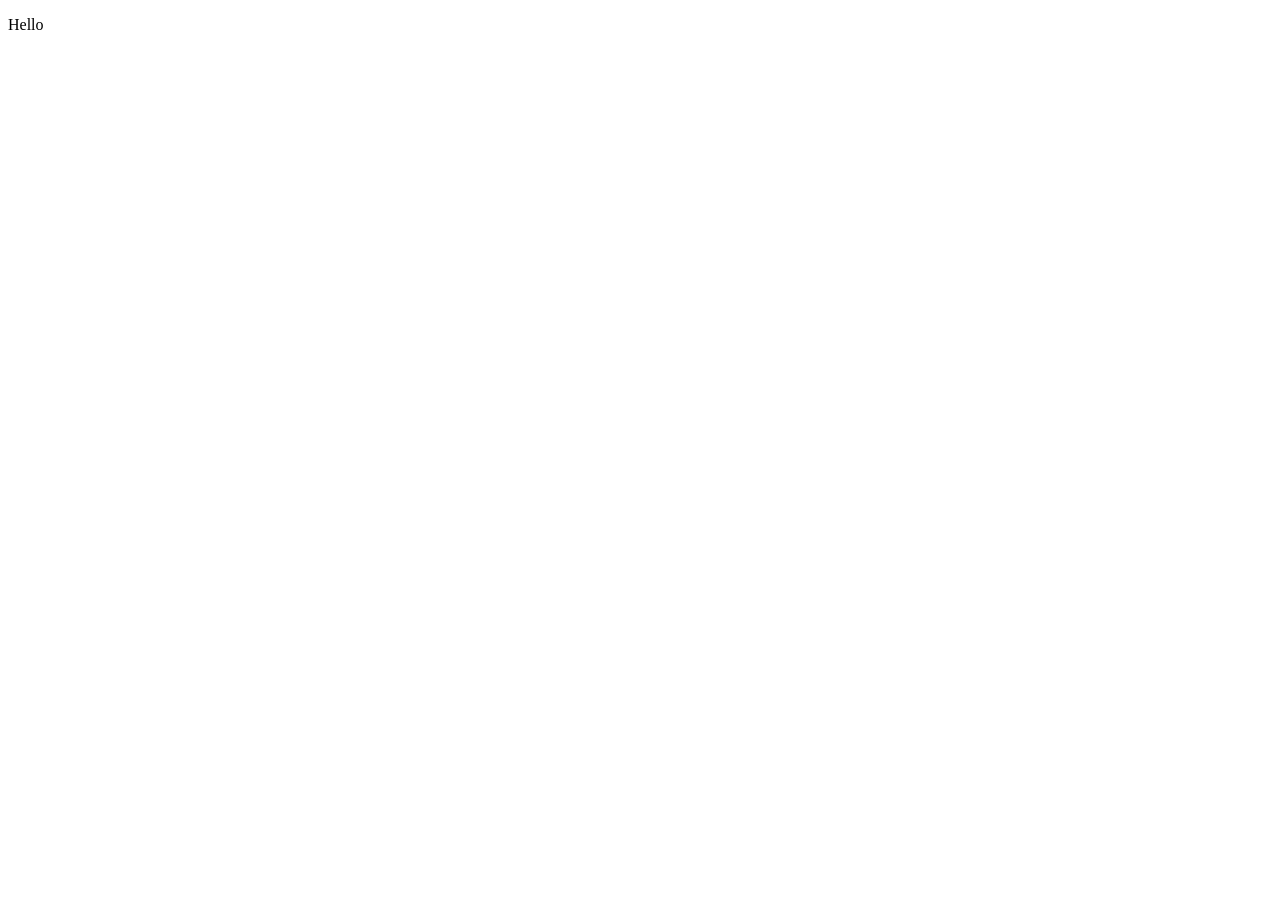
==== about.html @ b9938a72 "Add about page" ====
<!DOCTYPE html>
<html lang="en">
<head>
    <meta charset="UTF-8">
    <meta name="viewport" content="width=device-width, initial-scale=1.0">
    <title>About Us</title>
</head>
<body>
    <p>Hello    </p>
</body>
</html>
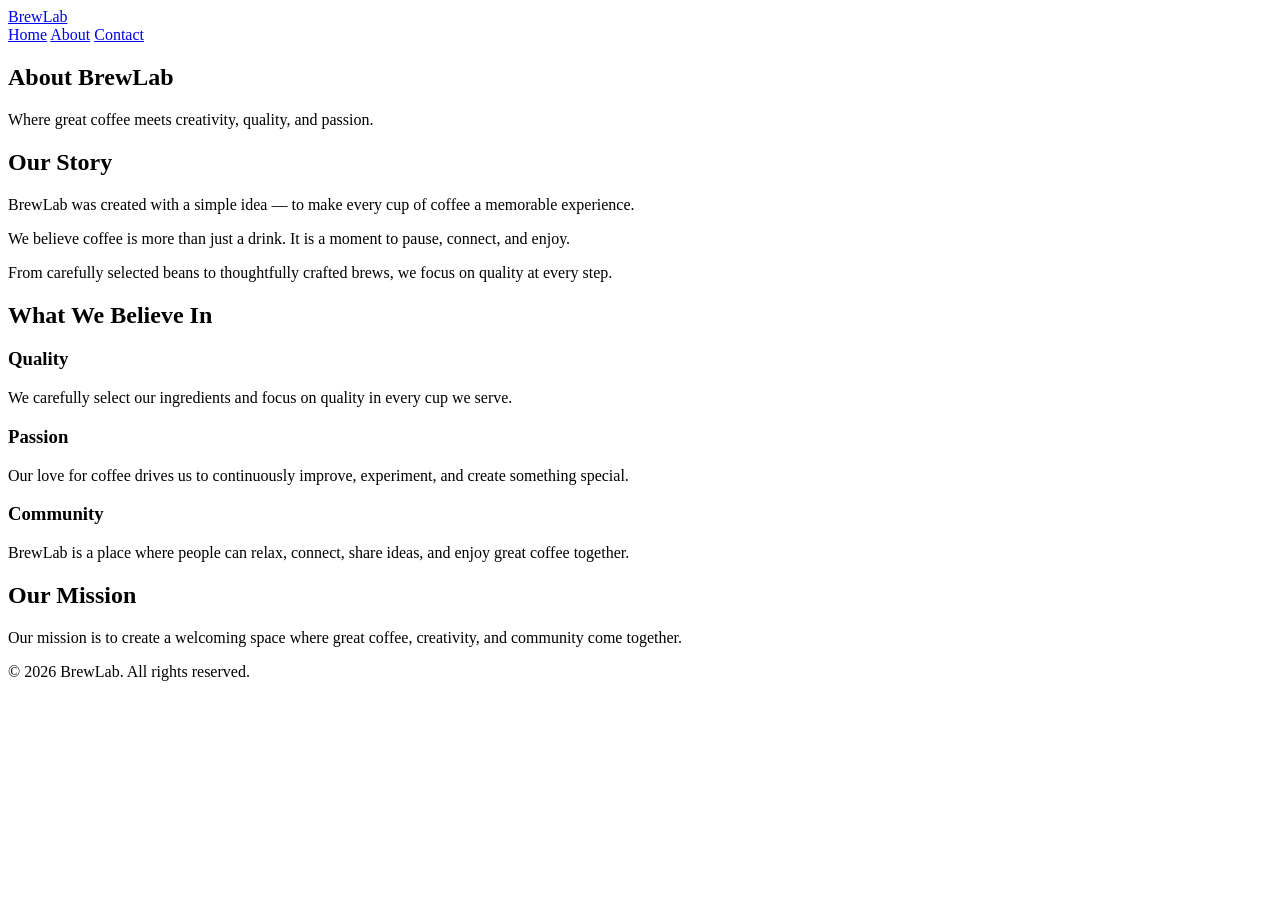
==== commit 151599de: "Professional about page" ====
--- a/about.html
+++ b/about.html
@@ -3,9 +3,93 @@
 <head>
     <meta charset="UTF-8">
     <meta name="viewport" content="width=device-width, initial-scale=1.0">
-    <title>About Us</title>
+    <title>About Us | BrewLab</title>
 </head>
+
 <body>
-    <p>Hello    </p>
+
+    <header>
+        <nav>
+            <a href="index.html">BrewLab</a>
+
+            <div>
+                <a href="index.html">Home</a>
+                <a href="about.html">About</a>
+                <a href="contact.html">Contact</a>
+            </div>
+        </nav>
+    </header>
+
+    <main>
+
+        <section>
+            <h1>About BrewLab</h1>
+            <p>
+                Where great coffee meets creativity, quality, and passion.
+            </p>
+        </section>
+
+        <section>
+            <h2>Our Story</h2>
+
+            <p>
+                BrewLab was created with a simple idea — to make every cup
+                of coffee a memorable experience.
+            </p>
+
+            <p>
+                We believe coffee is more than just a drink. It is a moment
+                to pause, connect, and enjoy.
+            </p>
+
+            <p>
+                From carefully selected beans to thoughtfully crafted brews,
+                we focus on quality at every step.
+            </p>
+        </section>
+
+        <section>
+            <h2>What We Believe In</h2>
+
+            <article>
+                <h3>Quality</h3>
+                <p>
+                    We carefully select our ingredients and focus on quality
+                    in every cup we serve.
+                </p>
+            </article>
+
+            <article>
+                <h3>Passion</h3>
+                <p>
+                    Our love for coffee drives us to continuously improve,
+                    experiment, and create something special.
+                </p>
+            </article>
+
+            <article>
+                <h3>Community</h3>
+                <p>
+                    BrewLab is a place where people can relax, connect,
+                    share ideas, and enjoy great coffee together.
+                </p>
+            </article>
+        </section>
+
+        <section>
+            <h2>Our Mission</h2>
+
+            <p>
+                Our mission is to create a welcoming space where great coffee,
+                creativity, and community come together.
+            </p>
+        </section>
+
+    </main>
+
+    <footer>
+        <p>&copy; 2026 BrewLab. All rights reserved.</p>
+    </footer>
+
 </body>
 </html>
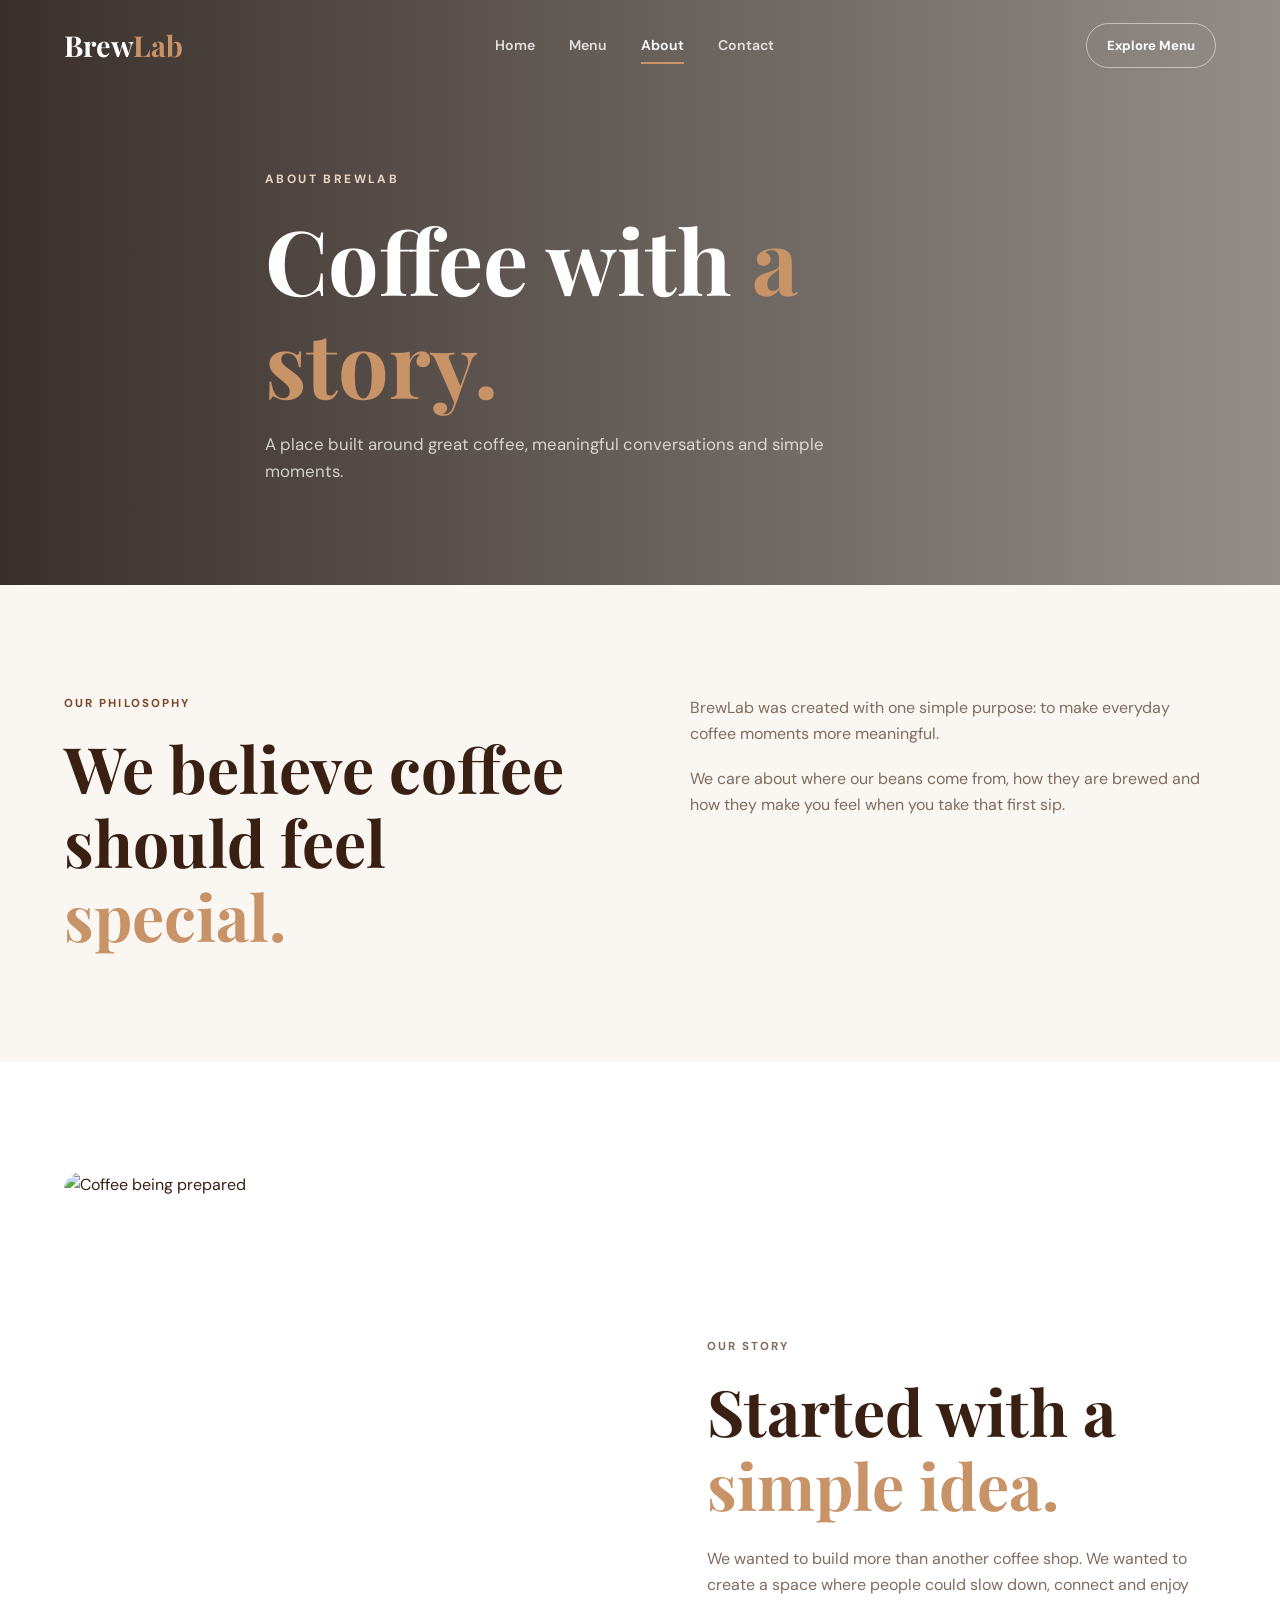
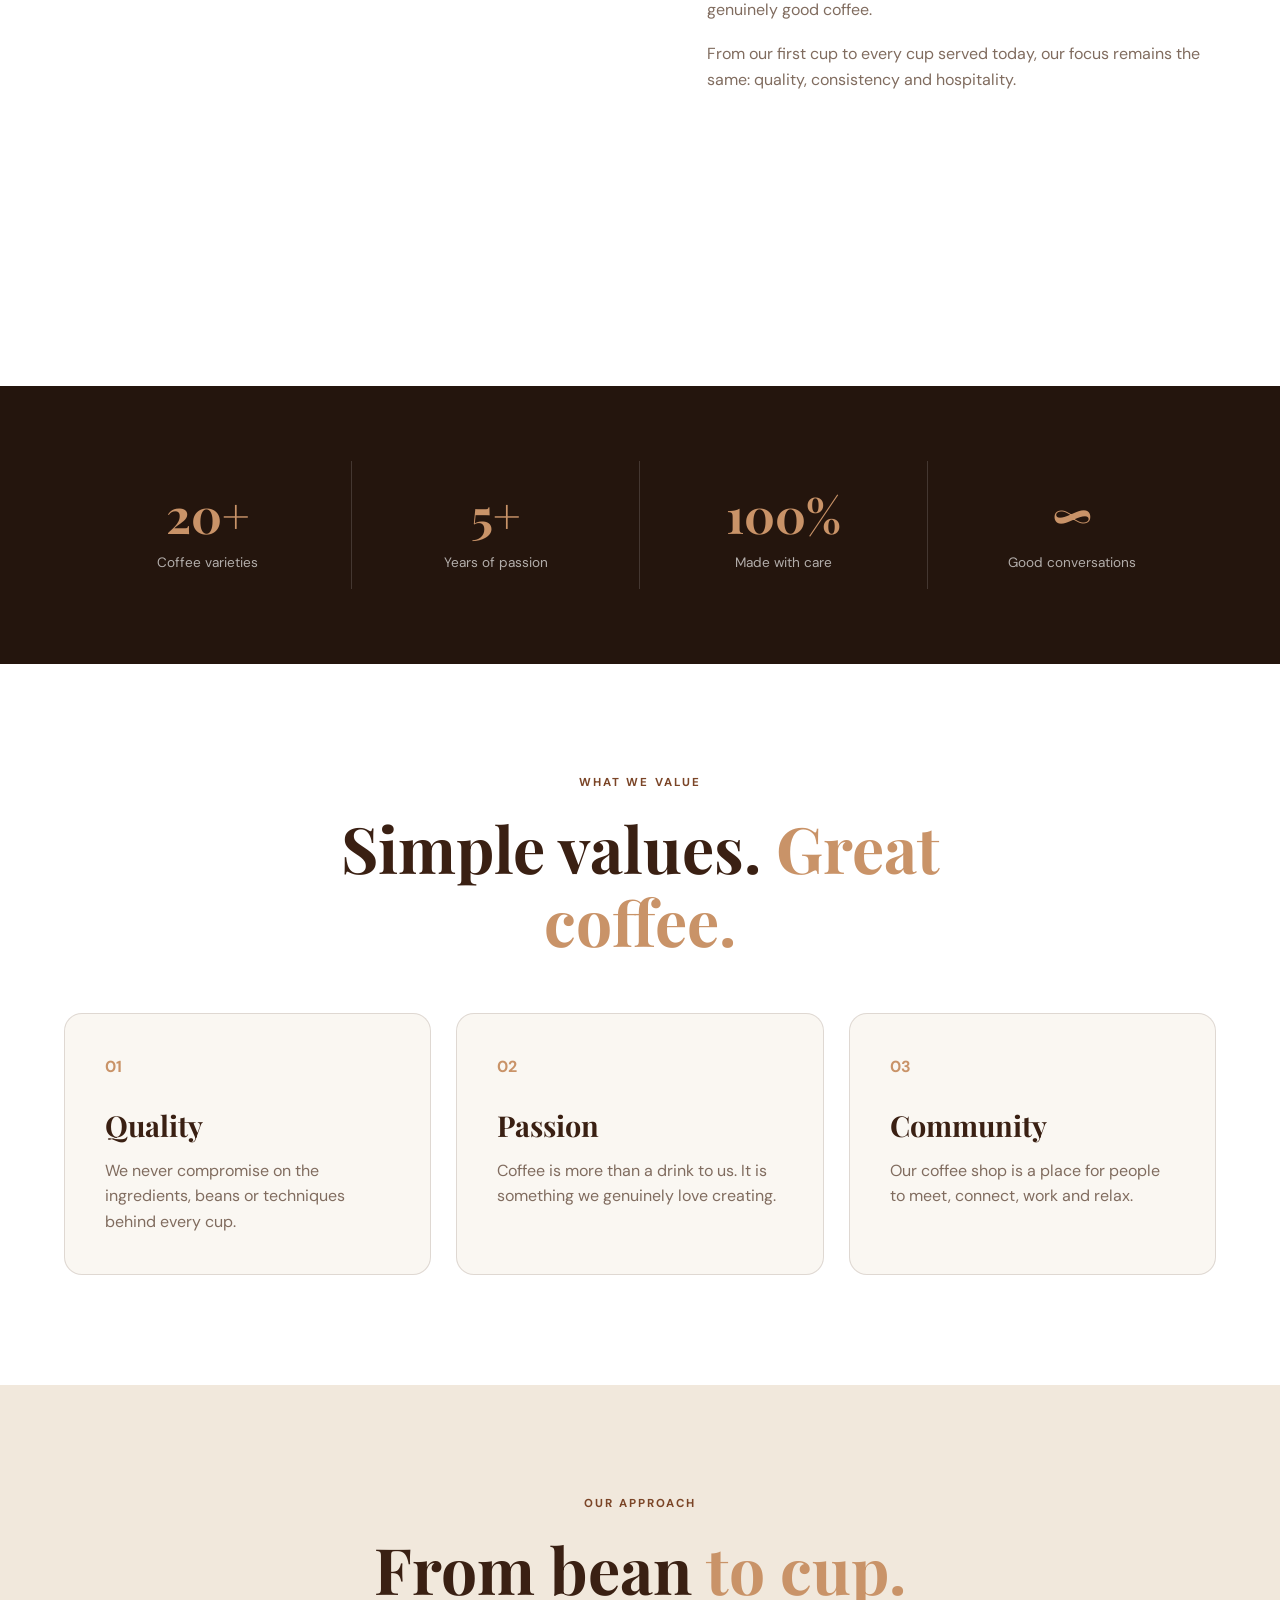
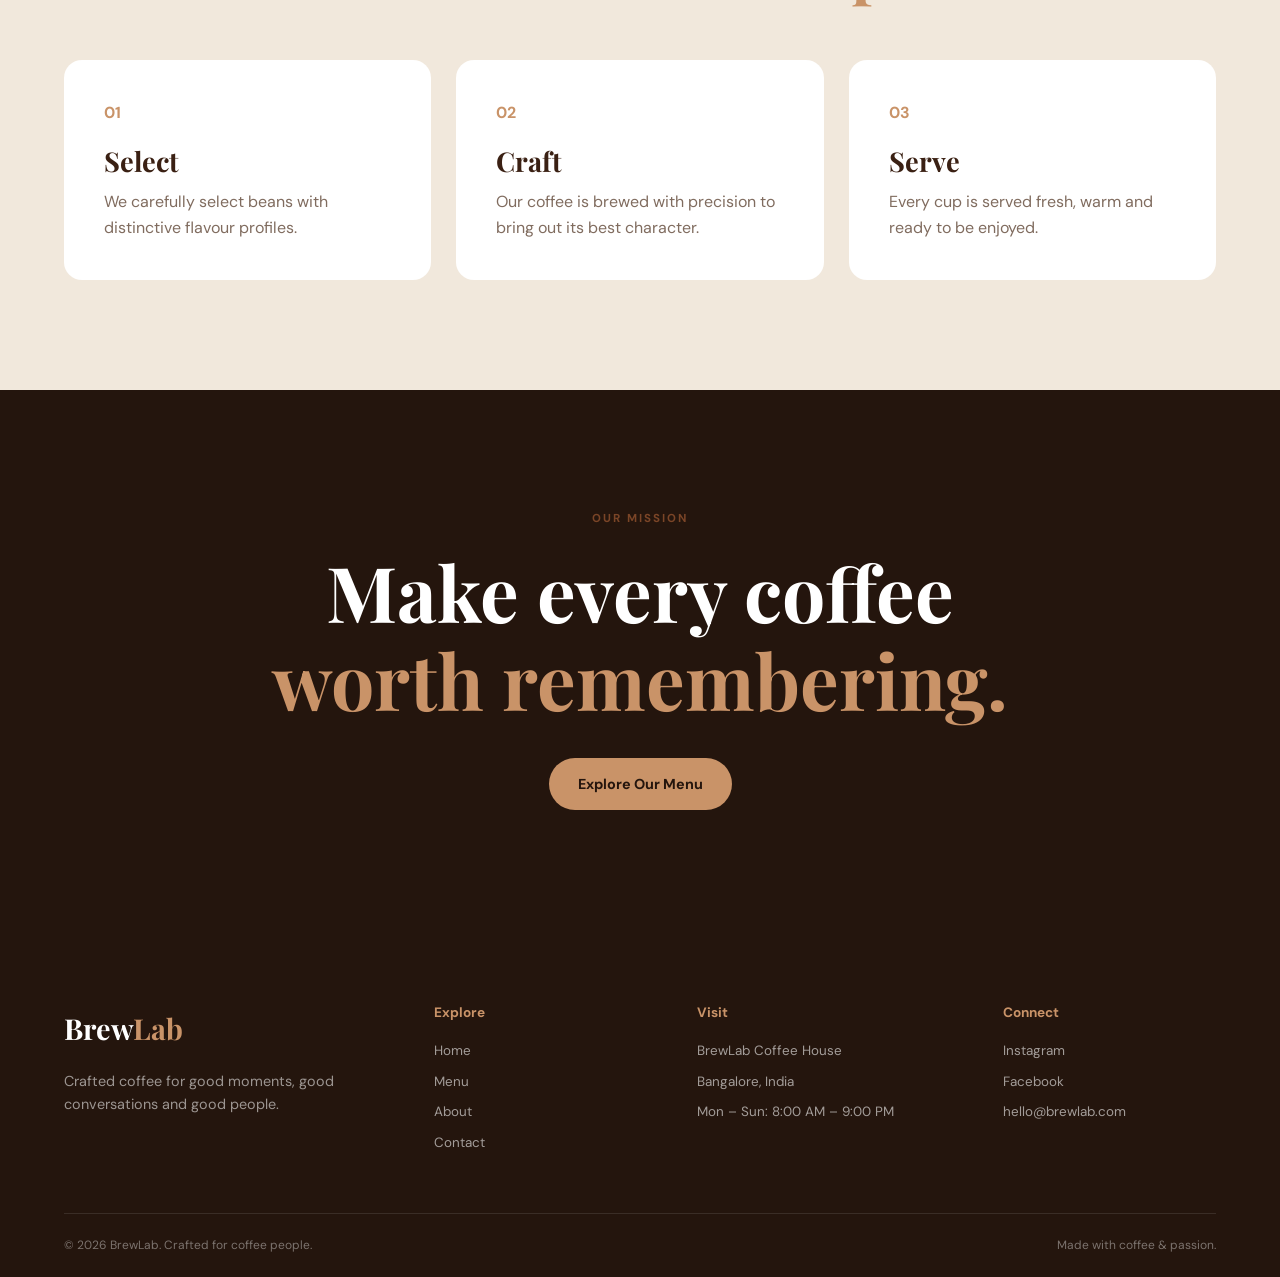
==== commit 5517d303: "Professional About page with JS" ====
--- a/about.html
+++ b/about.html
@@ -1,95 +1,446 @@
 <!DOCTYPE html>
 <html lang="en">
+
 <head>
+
     <meta charset="UTF-8">
     <meta name="viewport" content="width=device-width, initial-scale=1.0">
-    <title>About Us | BrewLab</title>
+
+    <title>BrewLab | About Us</title>
+
+    <link rel="preconnect" href="https://fonts.googleapis.com">
+    <link rel="preconnect" href="https://fonts.gstatic.com" crossorigin>
+
+    <link
+        href="https://fonts.googleapis.com/css2?family=DM+Sans:wght@400;500;600;700&family=Playfair+Display:wght@500;600;700&display=swap"
+        rel="stylesheet">
+
+    <link rel="stylesheet" href="style.css">
+
 </head>
 
 <body>
 
-    <header>
-        <nav>
-            <a href="index.html">BrewLab</a>
-
-            <div>
+    <!-- ================= NAVBAR ================= -->
+
+    <header class="navbar">
+
+        <div class="container nav-container">
+
+            <a href="index.html" class="logo">
+                Brew<span>Lab</span>
+            </a>
+
+            <nav class="nav-links">
+
                 <a href="index.html">Home</a>
+                <a href="items.html">Menu</a>
+                <a href="about.html" class="active">About</a>
+                <a href="contact.html">Contact</a>
+
+            </nav>
+
+            <a href="items.html" class="nav-button">
+                Explore Menu
+            </a>
+
+        </div>
+
+    </header>
+
+
+    <main>
+
+        <!-- ================= ABOUT HERO ================= -->
+
+        <section class="page-hero about-page-hero">
+
+            <div class="page-hero-image"></div>
+            <div class="page-hero-overlay"></div>
+
+            <div class="container page-hero-content">
+
+                <p class="eyebrow light">
+                    ABOUT BREWLAB
+                </p>
+
+                <h1>
+                    Coffee with
+                    <span>a story.</span>
+                </h1>
+
+                <p>
+                    A place built around great coffee,
+                    meaningful conversations and simple moments.
+                </p>
+
+            </div>
+
+        </section>
+
+
+        <!-- ================= INTRO ================= -->
+
+        <section class="about-intro section">
+
+            <div class="container about-intro-grid">
+
+                <div>
+
+                    <p class="section-label">
+                        OUR PHILOSOPHY
+                    </p>
+
+                    <h2>
+                        We believe coffee
+                        should feel <span>special.</span>
+                    </h2>
+
+                </div>
+
+
+                <div>
+
+                    <p>
+                        BrewLab was created with one simple purpose:
+                        to make everyday coffee moments more meaningful.
+                    </p>
+
+                    <p>
+                        We care about where our beans come from,
+                        how they are brewed and how they make you feel
+                        when you take that first sip.
+                    </p>
+
+                </div>
+
+            </div>
+
+        </section>
+
+
+        <!-- ================= STORY ================= -->
+
+        <section class="about-story section">
+
+            <div class="container story-grid">
+
+                <div class="story-image">
+
+                    <img
+                        src="https://images.unsplash.com/photo-1495474472287-4d71bcdd2085?auto=format&fit=crop&w=1200&q=90"
+                        alt="Coffee being prepared">
+
+                </div>
+
+
+                <div class="story-content">
+
+                    <p class="section-label">
+                        OUR STORY
+                    </p>
+
+                    <h2>
+                        Started with a
+                        <span>simple idea.</span>
+                    </h2>
+
+                    <p>
+                        We wanted to build more than another coffee shop.
+                        We wanted to create a space where people could
+                        slow down, connect and enjoy genuinely good coffee.
+                    </p>
+
+                    <p>
+                        From our first cup to every cup served today,
+                        our focus remains the same:
+                        quality, consistency and hospitality.
+                    </p>
+
+                </div>
+
+            </div>
+
+        </section>
+
+
+        <!-- ================= STATS ================= -->
+
+        <section class="about-stats">
+
+            <div class="container numbers-grid">
+
+                <div class="number-item">
+                    <strong>20+</strong>
+                    <span>Coffee varieties</span>
+                </div>
+
+                <div class="number-item">
+                    <strong>5+</strong>
+                    <span>Years of passion</span>
+                </div>
+
+                <div class="number-item">
+                    <strong>100%</strong>
+                    <span>Made with care</span>
+                </div>
+
+                <div class="number-item">
+                    <strong>∞</strong>
+                    <span>Good conversations</span>
+                </div>
+
+            </div>
+
+        </section>
+
+
+        <!-- ================= VALUES ================= -->
+
+        <section class="values-section section">
+
+            <div class="container">
+
+                <div class="center-heading">
+
+                    <p class="section-label">
+                        WHAT WE VALUE
+                    </p>
+
+                    <h2>
+                        Simple values.
+                        <span>Great coffee.</span>
+                    </h2>
+
+                </div>
+
+
+                <div class="values-grid">
+
+                    <article class="value-card">
+
+                        <span class="value-number">
+                            01
+                        </span>
+
+                        <h3>Quality</h3>
+
+                        <p>
+                            We never compromise on the ingredients,
+                            beans or techniques behind every cup.
+                        </p>
+
+                    </article>
+
+
+                    <article class="value-card">
+
+                        <span class="value-number">
+                            02
+                        </span>
+
+                        <h3>Passion</h3>
+
+                        <p>
+                            Coffee is more than a drink to us.
+                            It is something we genuinely love creating.
+                        </p>
+
+                    </article>
+
+
+                    <article class="value-card">
+
+                        <span class="value-number">
+                            03
+                        </span>
+
+                        <h3>Community</h3>
+
+                        <p>
+                            Our coffee shop is a place for people
+                            to meet, connect, work and relax.
+                        </p>
+
+                    </article>
+
+                </div>
+
+            </div>
+
+        </section>
+
+
+        <!-- ================= APPROACH ================= -->
+
+        <section class="approach-section section">
+
+            <div class="container">
+
+                <div class="center-heading">
+
+                    <p class="section-label">
+                        OUR APPROACH
+                    </p>
+
+                    <h2>
+                        From bean
+                        <span>to cup.</span>
+                    </h2>
+
+                </div>
+
+
+                <div class="approach-grid">
+
+                    <article class="approach-card">
+
+                        <span>01</span>
+
+                        <h3>Select</h3>
+
+                        <p>
+                            We carefully select beans with
+                            distinctive flavour profiles.
+                        </p>
+
+                    </article>
+
+
+                    <article class="approach-card">
+
+                        <span>02</span>
+
+                        <h3>Craft</h3>
+
+                        <p>
+                            Our coffee is brewed with precision
+                            to bring out its best character.
+                        </p>
+
+                    </article>
+
+
+                    <article class="approach-card">
+
+                        <span>03</span>
+
+                        <h3>Serve</h3>
+
+                        <p>
+                            Every cup is served fresh,
+                            warm and ready to be enjoyed.
+                        </p>
+
+                    </article>
+
+                </div>
+
+            </div>
+
+        </section>
+
+
+        <!-- ================= MISSION ================= -->
+
+        <section class="mission-section">
+
+            <div class="container mission-container">
+
+                <p class="section-label">
+                    OUR MISSION
+                </p>
+
+                <h2>
+                    Make every coffee
+                    <span>worth remembering.</span>
+                </h2>
+
+                <a href="items.html" class="btn btn-primary">
+                    Explore Our Menu
+                </a>
+
+            </div>
+
+        </section>
+
+    </main>
+
+
+    <!-- ================= FOOTER ================= -->
+
+    <footer class="footer">
+
+        <div class="container footer-grid">
+
+            <div class="footer-brand">
+
+                <a href="index.html" class="logo">
+                    Brew<span>Lab</span>
+                </a>
+
+                <p>
+                    Crafted coffee for good moments,
+                    good conversations and good people.
+                </p>
+
+            </div>
+
+
+            <div class="footer-links">
+
+                <h4>Explore</h4>
+
+                <a href="index.html">Home</a>
+                <a href="items.html">Menu</a>
                 <a href="about.html">About</a>
                 <a href="contact.html">Contact</a>
-            </div>
-        </nav>
-    </header>
-
-    <main>
-
-        <section>
-            <h1>About BrewLab</h1>
+
+            </div>
+
+
+            <div class="footer-links">
+
+                <h4>Visit</h4>
+
+                <p>BrewLab Coffee House</p>
+                <p>Bangalore, India</p>
+                <p>Mon – Sun: 8:00 AM – 9:00 PM</p>
+
+            </div>
+
+
+            <div class="footer-links">
+
+                <h4>Connect</h4>
+
+                <a href="#">Instagram</a>
+                <a href="#">Facebook</a>
+                <a href="mailto:hello@brewlab.com">
+                    hello@brewlab.com
+                </a>
+
+            </div>
+
+        </div>
+
+
+        <div class="container footer-bottom">
+
             <p>
-                Where great coffee meets creativity, quality, and passion.
+                © 2026 BrewLab. Crafted for coffee people.
             </p>
-        </section>
-
-        <section>
-            <h2>Our Story</h2>
 
             <p>
-                BrewLab was created with a simple idea — to make every cup
-                of coffee a memorable experience.
+                Made with coffee & passion.
             </p>
 
-            <p>
-                We believe coffee is more than just a drink. It is a moment
-                to pause, connect, and enjoy.
-            </p>
-
-            <p>
-                From carefully selected beans to thoughtfully crafted brews,
-                we focus on quality at every step.
-            </p>
-        </section>
-
-        <section>
-            <h2>What We Believe In</h2>
-
-            <article>
-                <h3>Quality</h3>
-                <p>
-                    We carefully select our ingredients and focus on quality
-                    in every cup we serve.
-                </p>
-            </article>
-
-            <article>
-                <h3>Passion</h3>
-                <p>
-                    Our love for coffee drives us to continuously improve,
-                    experiment, and create something special.
-                </p>
-            </article>
-
-            <article>
-                <h3>Community</h3>
-                <p>
-                    BrewLab is a place where people can relax, connect,
-                    share ideas, and enjoy great coffee together.
-                </p>
-            </article>
-        </section>
-
-        <section>
-            <h2>Our Mission</h2>
-
-            <p>
-                Our mission is to create a welcoming space where great coffee,
-                creativity, and community come together.
-            </p>
-        </section>
-
-    </main>
-
-    <footer>
-        <p>&copy; 2026 BrewLab. All rights reserved.</p>
+        </div>
+
     </footer>
+
+
+    <script src="js/about.js"></script>
 
 </body>
 </html>
--- a/style.css
+++ b/style.css
@@ -0,0 +1,2391 @@
+/* =========================================================
+   BREWLAB
+   GLOBAL STYLESHEET
+========================================================= */
+
+
+/* =========================================================
+   VARIABLES
+========================================================= */
+
+:root {
+
+    --cream: #faf7f2;
+    --cream-dark: #f1e8dc;
+
+    --dark-brown: #24150d;
+    --brown: #3a2013;
+    --coffee: #7b4527;
+    --caramel: #c99368;
+
+    --text: #3a2013;
+    --muted: #806c5f;
+
+    --white: #ffffff;
+    --border: rgba(58, 32, 19, 0.14);
+
+    --shadow:
+        0 15px 45px rgba(36, 21, 13, 0.08);
+
+    --transition:
+        0.3s ease;
+
+}
+
+
+/* =========================================================
+   RESET
+========================================================= */
+
+* {
+    margin: 0;
+    padding: 0;
+    box-sizing: border-box;
+}
+
+
+html {
+    scroll-behavior: smooth;
+}
+
+
+body {
+
+    font-family: "DM Sans", sans-serif;
+
+    background: var(--cream);
+
+    color: var(--text);
+
+    line-height: 1.6;
+
+    overflow-x: hidden;
+
+}
+
+
+img {
+    width: 100%;
+    display: block;
+}
+
+
+a {
+    color: inherit;
+    text-decoration: none;
+}
+
+
+button,
+input,
+textarea {
+    font-family: inherit;
+}
+
+
+button {
+    cursor: pointer;
+}
+
+
+/* =========================================================
+   GLOBAL CONTAINER
+========================================================= */
+
+.container {
+
+    width: min(1180px, 90%);
+
+    margin: 0 auto;
+
+}
+
+
+.section {
+
+    padding: 110px 0;
+
+}
+
+
+/* =========================================================
+   TYPOGRAPHY
+========================================================= */
+
+h1,
+h2,
+h3,
+h4 {
+
+    font-family: "Playfair Display", serif;
+
+    line-height: 1.15;
+
+}
+
+
+h1 span,
+h2 span,
+h3 span {
+
+    color: var(--caramel);
+
+}
+
+
+.section-label {
+
+    font-size: 0.72rem;
+
+    font-weight: 700;
+
+    letter-spacing: 0.18em;
+
+    color: var(--coffee);
+
+    margin-bottom: 18px;
+
+}
+
+
+.eyebrow {
+
+    font-size: 0.75rem;
+
+    font-weight: 700;
+
+    letter-spacing: 0.2em;
+
+    text-transform: uppercase;
+
+}
+
+
+.eyebrow.light {
+
+    color: #ead6c3;
+
+}
+
+
+.light {
+    color: var(--white);
+}
+
+
+.section-heading {
+
+    display: flex;
+
+    align-items: end;
+
+    justify-content: space-between;
+
+    gap: 30px;
+
+    margin-bottom: 55px;
+
+}
+
+
+.section-heading h2,
+.center-heading h2 {
+
+    font-size: clamp(2.3rem, 5vw, 4rem);
+
+}
+
+
+.center-heading {
+
+    text-align: center;
+
+    max-width: 700px;
+
+    margin: 0 auto 55px;
+
+}
+
+
+.text-link {
+
+    display: inline-block;
+
+    color: var(--coffee);
+
+    font-weight: 700;
+
+    transition: var(--transition);
+
+}
+
+
+.text-link:hover {
+
+    color: var(--caramel);
+
+    transform: translateX(4px);
+
+}
+
+
+/* =========================================================
+   BUTTONS
+========================================================= */
+
+.btn {
+
+    display: inline-flex;
+
+    align-items: center;
+
+    justify-content: center;
+
+    min-height: 52px;
+
+    padding: 0 28px;
+
+    border-radius: 50px;
+
+    font-size: 0.9rem;
+
+    font-weight: 700;
+
+    border: 1px solid transparent;
+
+    transition: var(--transition);
+
+}
+
+
+.btn-primary {
+
+    background: var(--caramel);
+
+    color: var(--dark-brown);
+
+}
+
+
+.btn-primary:hover {
+
+    background: var(--white);
+
+    transform: translateY(-3px);
+
+    box-shadow:
+        0 10px 25px rgba(0, 0, 0, 0.15);
+
+}
+
+
+.btn-outline {
+
+    border-color: rgba(255, 255, 255, 0.6);
+
+    color: var(--white);
+
+}
+
+
+.btn-outline:hover {
+
+    background: var(--white);
+
+    color: var(--dark-brown);
+
+}
+
+
+.btn-dark {
+
+    background: var(--dark-brown);
+
+    color: var(--white);
+
+}
+
+
+.btn-dark:hover {
+
+    background: var(--coffee);
+
+    transform: translateY(-3px);
+
+}
+
+
+/* =========================================================
+   NAVBAR
+========================================================= */
+
+.navbar {
+
+    position: absolute;
+
+    top: 0;
+    left: 0;
+
+    width: 100%;
+
+    z-index: 100;
+
+    padding: 22px 0;
+
+}
+
+
+.nav-container {
+
+    display: flex;
+
+    align-items: center;
+
+    justify-content: space-between;
+
+}
+
+
+.logo {
+
+    font-family: "Playfair Display", serif;
+
+    font-size: 1.8rem;
+
+    font-weight: 700;
+
+    color: var(--white);
+
+}
+
+
+.logo span {
+
+    color: var(--caramel);
+
+}
+
+
+.nav-links {
+
+    display: flex;
+
+    align-items: center;
+
+    gap: 34px;
+
+}
+
+
+.nav-links a {
+
+    position: relative;
+
+    color: rgba(255, 255, 255, 0.82);
+
+    font-size: 0.88rem;
+
+    font-weight: 600;
+
+    padding: 8px 0;
+
+    transition: var(--transition);
+
+}
+
+
+.nav-links a:hover,
+.nav-links a.active {
+
+    color: var(--white);
+
+}
+
+
+.nav-links a::after {
+
+    content: "";
+
+    position: absolute;
+
+    left: 0;
+    bottom: 0;
+
+    width: 0;
+    height: 2px;
+
+    background: var(--caramel);
+
+    transition: var(--transition);
+
+}
+
+
+.nav-links a:hover::after,
+.nav-links a.active::after {
+
+    width: 100%;
+
+}
+
+
+.nav-button {
+
+    padding: 11px 20px;
+
+    border: 1px solid rgba(255, 255, 255, 0.5);
+
+    border-radius: 50px;
+
+    color: var(--white);
+
+    font-size: 0.82rem;
+
+    font-weight: 700;
+
+    transition: var(--transition);
+
+}
+
+
+.nav-button:hover {
+
+    background: var(--white);
+
+    color: var(--dark-brown);
+
+}
+
+
+/* =========================================================
+   HOME HERO
+========================================================= */
+
+.hero {
+
+    position: relative;
+
+    min-height: 100vh;
+
+    display: flex;
+
+    align-items: center;
+
+    overflow: hidden;
+
+    color: var(--white);
+
+}
+
+
+.hero-image {
+
+    position: absolute;
+
+    inset: -20px;
+
+    background-image:
+        url("https://images.unsplash.com/photo-1495474472287-4d71bcdd2085?auto=format&fit=crop&w=2000&q=90");
+
+    background-size: cover;
+
+    background-position: center;
+
+    transform: scale(1.03);
+
+    transition: transform 0.15s ease-out;
+
+}
+
+
+.hero-overlay {
+
+    position: absolute;
+
+    inset: 0;
+
+    background:
+        linear-gradient(
+            90deg,
+            rgba(24, 13, 8, 0.9) 0%,
+            rgba(24, 13, 8, 0.65) 45%,
+            rgba(24, 13, 8, 0.3) 100%
+        );
+
+}
+
+
+.hero-content {
+
+    position: relative;
+
+    z-index: 2;
+
+    max-width: 720px;
+
+    padding-top: 80px;
+
+    animation: heroContent 1s ease both;
+
+}
+
+
+.hero-content h1 {
+
+    margin: 20px 0;
+
+    font-size: clamp(3.3rem, 8vw, 7rem);
+
+    color: var(--white);
+
+}
+
+
+.hero-text {
+
+    max-width: 600px;
+
+    font-size: 1.05rem;
+
+    color: rgba(255, 255, 255, 0.78);
+
+    margin-bottom: 30px;
+
+}
+
+
+.hero-buttons {
+
+    display: flex;
+
+    gap: 14px;
+
+    flex-wrap: wrap;
+
+}
+
+
+.hero-note {
+
+    margin-top: 24px;
+
+    font-size: 0.78rem;
+
+    color: rgba(255, 255, 255, 0.65);
+
+}
+
+
+.scroll-indicator {
+
+    position: absolute;
+
+    bottom: 35px;
+
+    left: 50%;
+
+    transform: translateX(-50%);
+
+    display: flex;
+
+    align-items: center;
+
+    gap: 10px;
+
+    font-size: 0.72rem;
+
+    color: rgba(255, 255, 255, 0.65);
+
+}
+
+
+.scroll-indicator span {
+
+    width: 28px;
+    height: 1px;
+
+    background: var(--caramel);
+
+}
+
+
+@keyframes heroContent {
+
+    from {
+
+        opacity: 0;
+
+        transform: translateY(30px);
+
+    }
+
+    to {
+
+        opacity: 1;
+
+        transform: translateY(0);
+
+    }
+
+}
+
+
+/* =========================================================
+   HOME INTRO
+========================================================= */
+
+.intro-section {
+
+    text-align: center;
+
+    background: var(--cream);
+
+}
+
+
+.intro-container {
+
+    max-width: 850px;
+
+}
+
+
+.intro-container h2 {
+
+    font-size: clamp(2.5rem, 5vw, 4.5rem);
+
+    margin-bottom: 28px;
+
+}
+
+
+.intro-container > p {
+
+    max-width: 700px;
+
+    margin: 0 auto 25px;
+
+    color: var(--muted);
+
+    font-size: 1.05rem;
+
+}
+
+
+/* =========================================================
+   FEATURED MENU
+========================================================= */
+
+.featured-section {
+
+    background: var(--white);
+
+}
+
+
+.featured-grid {
+
+    display: grid;
+
+    grid-template-columns: repeat(3, 1fr);
+
+    gap: 28px;
+
+}
+
+
+.coffee-card {
+
+    overflow: hidden;
+
+    border-radius: 18px;
+
+    background: var(--cream);
+
+    transition: var(--transition);
+
+}
+
+
+.coffee-card:hover {
+
+    transform: translateY(-8px);
+
+    box-shadow: var(--shadow);
+
+}
+
+
+.coffee-image {
+
+    height: 330px;
+
+    overflow: hidden;
+
+}
+
+
+.coffee-image img {
+
+    height: 100%;
+
+    object-fit: cover;
+
+    transition: transform 0.6s ease;
+
+}
+
+
+.coffee-card:hover .coffee-image img {
+
+    transform: scale(1.07);
+
+}
+
+
+.coffee-info {
+
+    padding: 22px;
+
+}
+
+
+.coffee-title {
+
+    display: flex;
+
+    align-items: center;
+
+    justify-content: space-between;
+
+    gap: 15px;
+
+}
+
+
+.coffee-title h3 {
+
+    font-size: 1.45rem;
+
+}
+
+
+.coffee-title span {
+
+    color: var(--coffee);
+
+    font-weight: 700;
+
+}
+
+
+.coffee-info p {
+
+    color: var(--muted);
+
+    margin-top: 8px;
+
+    font-size: 0.9rem;
+
+}
+
+
+/* =========================================================
+   STORY
+========================================================= */
+
+.story-section {
+
+    background: var(--cream-dark);
+
+}
+
+
+.story-grid {
+
+    display: grid;
+
+    grid-template-columns: 1.05fr 0.95fr;
+
+    align-items: center;
+
+    gap: 80px;
+
+}
+
+
+.story-image {
+
+    overflow: hidden;
+
+    border-radius: 18px;
+
+}
+
+
+.story-image img {
+
+    aspect-ratio: 4 / 5;
+
+    object-fit: cover;
+
+}
+
+
+.story-content h2 {
+
+    font-size: clamp(2.5rem, 5vw, 4rem);
+
+    margin-bottom: 25px;
+
+}
+
+
+.story-content p {
+
+    color: var(--muted);
+
+    margin-bottom: 18px;
+
+}
+
+
+/* =========================================================
+   FEATURES
+========================================================= */
+
+.features-section {
+
+    background: var(--white);
+
+}
+
+
+.features-grid {
+
+    display: grid;
+
+    grid-template-columns: repeat(3, 1fr);
+
+    gap: 25px;
+
+}
+
+
+.feature-card {
+
+    padding: 35px;
+
+    border: 1px solid var(--border);
+
+    border-radius: 18px;
+
+    transition: var(--transition);
+
+}
+
+
+.feature-card:hover {
+
+    transform: translateY(-6px);
+
+    box-shadow: var(--shadow);
+
+}
+
+
+.feature-icon {
+
+    display: flex;
+
+    align-items: center;
+
+    justify-content: center;
+
+    width: 55px;
+    height: 55px;
+
+    margin-bottom: 25px;
+
+    border-radius: 50%;
+
+    background: var(--cream-dark);
+
+    color: var(--coffee);
+
+    font-weight: 700;
+
+}
+
+
+.feature-card h3 {
+
+    font-size: 1.45rem;
+
+    margin-bottom: 12px;
+
+}
+
+
+.feature-card p {
+
+    color: var(--muted);
+
+}
+
+
+/* =========================================================
+   NUMBERS
+========================================================= */
+
+.numbers-section,
+.about-stats {
+
+    padding: 75px 0;
+
+    background: var(--dark-brown);
+
+    color: var(--white);
+
+}
+
+
+.numbers-grid {
+
+    display: grid;
+
+    grid-template-columns: repeat(4, 1fr);
+
+}
+
+
+.number-item {
+
+    text-align: center;
+
+    padding: 15px;
+
+    border-right: 1px solid rgba(255, 255, 255, 0.15);
+
+}
+
+
+.number-item:last-child {
+
+    border-right: none;
+
+}
+
+
+.number-item strong {
+
+    display: block;
+
+    font-family: "Playfair Display", serif;
+
+    font-size: 3rem;
+
+    color: var(--caramel);
+
+}
+
+
+.number-item span {
+
+    display: block;
+
+    color: rgba(255, 255, 255, 0.65);
+
+    font-size: 0.85rem;
+
+}
+
+
+/* =========================================================
+   HOME CTA / MENU CTA
+========================================================= */
+
+.home-cta,
+.menu-cta {
+
+    background: var(--cream);
+
+    text-align: center;
+
+}
+
+
+.cta-container {
+
+    max-width: 750px;
+
+    margin: auto;
+
+}
+
+
+.cta-container h2 {
+
+    font-size: clamp(2.5rem, 5vw, 4.5rem);
+
+    margin-bottom: 20px;
+
+}
+
+
+.cta-container > p:not(.section-label) {
+
+    color: var(--muted);
+
+    margin-bottom: 30px;
+
+}
+
+
+/* =========================================================
+   PAGE HERO
+========================================================= */
+
+.page-hero {
+
+    position: relative;
+
+    min-height: 65vh;
+
+    display: flex;
+
+    align-items: center;
+
+    color: var(--white);
+
+    overflow: hidden;
+
+}
+
+
+.page-hero-image {
+
+    position: absolute;
+
+    inset: 0;
+
+    background-size: cover;
+
+    background-position: center;
+
+}
+
+
+.menu-page-hero .page-hero-image {
+
+    background-image:
+        url("https://images.unsplash.com/photo-1498804103079-a6351b050096?auto=format&fit=crop&w=2000&q=90");
+
+}
+
+
+.about-page-hero .page-hero-image {
+
+    background-image:
+        url("https://images.unsplash.com/photo-1445116572660-236099ec97a0?auto=format&fit=crop&w=2000&q=90");
+
+}
+
+
+.contact-page-hero .page-hero-image {
+
+    background-image:
+        url("https://images.unsplash.com/photo-1501339847302-ac426a4a7cbb?auto=format&fit=crop&w=2000&q=90");
+
+}
+
+
+.page-hero-overlay {
+
+    position: absolute;
+
+    inset: 0;
+
+    background:
+        linear-gradient(
+            90deg,
+            rgba(24, 13, 8, 0.85),
+            rgba(24, 13, 8, 0.45)
+        );
+
+}
+
+
+.page-hero-content {
+
+    position: relative;
+
+    z-index: 2;
+
+    max-width: 750px;
+
+    padding-top: 70px;
+
+}
+
+
+.page-hero-content h1 {
+
+    margin: 18px 0;
+
+    font-size: clamp(3rem, 7vw, 6rem);
+
+}
+
+
+.page-hero-content > p:last-child {
+
+    max-width: 600px;
+
+    color: rgba(255, 255, 255, 0.75);
+
+    font-size: 1.05rem;
+
+}
+
+
+/* =========================================================
+   MENU PAGE
+========================================================= */
+
+.menu-section {
+
+    background: var(--cream);
+
+}
+
+
+.menu-intro {
+
+    max-width: 750px;
+
+    margin-bottom: 55px;
+
+}
+
+
+.menu-intro h2 {
+
+    font-size: clamp(2.5rem, 5vw, 4rem);
+
+    margin-bottom: 18px;
+
+}
+
+
+.menu-intro > p:last-child {
+
+    color: var(--muted);
+
+}
+
+
+.menu-filters {
+
+    display: flex;
+
+    justify-content: center;
+
+    gap: 10px;
+
+    margin-bottom: 75px;
+
+    flex-wrap: wrap;
+
+}
+
+
+.filter-btn {
+
+    padding: 12px 23px;
+
+    border: 1px solid var(--border);
+
+    border-radius: 50px;
+
+    background: transparent;
+
+    color: var(--text);
+
+    font-weight: 600;
+
+    transition: var(--transition);
+
+}
+
+
+.filter-btn:hover,
+.filter-btn.active {
+
+    background: var(--dark-brown);
+
+    color: var(--white);
+
+    border-color: var(--dark-brown);
+
+}
+
+
+.menu-category {
+
+    margin-bottom: 100px;
+
+}
+
+
+.menu-category-heading {
+
+    margin-bottom: 35px;
+
+}
+
+
+.menu-category-heading h3 {
+
+    font-size: clamp(2rem, 4vw, 3rem);
+
+}
+
+
+.menu-grid {
+
+    display: grid;
+
+    grid-template-columns: repeat(3, 1fr);
+
+    gap: 25px;
+
+}
+
+
+.menu-card {
+
+    background: var(--white);
+
+    border-radius: 18px;
+
+    overflow: hidden;
+
+    box-shadow:
+        0 5px 25px rgba(36, 21, 13, 0.05);
+
+    transition: var(--transition);
+
+}
+
+
+.menu-card:hover {
+
+    transform: translateY(-8px);
+
+    box-shadow: var(--shadow);
+
+}
+
+
+.menu-card.hide {
+
+    display: none;
+
+}
+
+
+.menu-card-image {
+
+    position: relative;
+
+    height: 300px;
+
+    overflow: hidden;
+
+}
+
+
+.menu-card-image > img {
+
+    height: 100%;
+
+    object-fit: cover;
+
+    transition: transform 0.6s ease;
+
+}
+
+
+.menu-card:hover .menu-card-image > img {
+
+    transform: scale(1.08);
+
+}
+
+
+.recipe-overlay {
+
+    position: absolute;
+
+    inset: 0;
+
+    display: flex;
+
+    flex-direction: column;
+
+    justify-content: center;
+
+    padding: 30px;
+
+    background:
+        rgba(36, 21, 13, 0.92);
+
+    color: var(--white);
+
+    opacity: 0;
+
+    transform: translateY(15px);
+
+    transition: var(--transition);
+
+}
+
+
+.menu-card:hover .recipe-overlay {
+
+    opacity: 1;
+
+    transform: translateY(0);
+
+}
+
+
+.recipe-overlay h4 {
+
+    color: var(--caramel);
+
+    font-size: 1.5rem;
+
+    margin-bottom: 12px;
+
+}
+
+
+.recipe-overlay p {
+
+    color: rgba(255, 255, 255, 0.8);
+
+    font-size: 0.88rem;
+
+    margin-bottom: 18px;
+
+}
+
+
+.recipe-overlay small {
+
+    color: rgba(255, 255, 255, 0.55);
+
+}
+
+
+.menu-card-info {
+
+    display: flex;
+
+    align-items: center;
+
+    justify-content: space-between;
+
+    padding: 20px;
+
+}
+
+
+.menu-card-info h4 {
+
+    font-size: 1.25rem;
+
+}
+
+
+.menu-card-info p {
+
+    color: var(--muted);
+
+    font-size: 0.78rem;
+
+    margin-top: 3px;
+
+}
+
+
+.menu-card-info strong {
+
+    color: var(--coffee);
+
+}
+
+
+/* =========================================================
+   ABOUT PAGE
+========================================================= */
+
+.about-intro {
+
+    background: var(--cream);
+
+}
+
+
+.about-intro-grid {
+
+    display: grid;
+
+    grid-template-columns: 1fr 1fr;
+
+    gap: 100px;
+
+    align-items: start;
+
+}
+
+
+.about-intro h2 {
+
+    font-size: clamp(2.5rem, 5vw, 4rem);
+
+}
+
+
+.about-intro-grid > div:last-child p {
+
+    color: var(--muted);
+
+    margin-bottom: 20px;
+
+}
+
+
+.about-story {
+
+    background: var(--white);
+
+}
+
+
+.values-section {
+
+    background: var(--white);
+
+}
+
+
+.values-grid {
+
+    display: grid;
+
+    grid-template-columns: repeat(3, 1fr);
+
+    gap: 25px;
+
+}
+
+
+.value-card {
+
+    padding: 40px;
+
+    border-radius: 18px;
+
+    background: var(--cream);
+
+    border: 1px solid var(--border);
+
+}
+
+
+.value-number {
+
+    display: block;
+
+    color: var(--caramel);
+
+    font-weight: 700;
+
+    margin-bottom: 30px;
+
+}
+
+
+.value-card h3 {
+
+    font-size: 1.8rem;
+
+    margin-bottom: 15px;
+
+}
+
+
+.value-card p {
+
+    color: var(--muted);
+
+}
+
+
+.approach-section {
+
+    background: var(--cream-dark);
+
+}
+
+
+.approach-grid {
+
+    display: grid;
+
+    grid-template-columns: repeat(3, 1fr);
+
+    gap: 25px;
+
+}
+
+
+.approach-card {
+
+    padding: 40px;
+
+    background: var(--white);
+
+    border-radius: 18px;
+
+}
+
+
+.approach-card > span {
+
+    color: var(--caramel);
+
+    font-weight: 700;
+
+}
+
+
+.approach-card h3 {
+
+    margin: 20px 0 12px;
+
+    font-size: 1.7rem;
+
+}
+
+
+.approach-card p {
+
+    color: var(--muted);
+
+}
+
+
+.mission-section {
+
+    padding: 120px 0;
+
+    background: var(--dark-brown);
+
+    color: var(--white);
+
+    text-align: center;
+
+}
+
+
+.mission-container {
+
+    max-width: 800px;
+
+}
+
+
+.mission-container h2 {
+
+    font-size: clamp(2.5rem, 6vw, 5rem);
+
+    margin-bottom: 35px;
+
+}
+
+
+/* =========================================================
+   CONTACT PAGE
+========================================================= */
+
+.contact-section {
+
+    background: var(--cream);
+
+}
+
+
+.contact-grid {
+
+    display: grid;
+
+    grid-template-columns: 0.9fr 1.1fr;
+
+    gap: 90px;
+
+    align-items: start;
+
+}
+
+
+.contact-info h2 {
+
+    font-size: clamp(2.5rem, 5vw, 4rem);
+
+    margin-bottom: 20px;
+
+}
+
+
+.contact-description {
+
+    color: var(--muted);
+
+    max-width: 500px;
+
+    margin-bottom: 45px;
+
+}
+
+
+.contact-details {
+
+    display: grid;
+
+    gap: 25px;
+
+}
+
+
+.contact-detail {
+
+    display: flex;
+
+    gap: 18px;
+
+}
+
+
+.contact-icon {
+
+    flex-shrink: 0;
+
+    display: flex;
+
+    align-items: center;
+
+    justify-content: center;
+
+    width: 45px;
+    height: 45px;
+
+    border-radius: 50%;
+
+    background: var(--cream-dark);
+
+    color: var(--coffee);
+
+    font-size: 0.75rem;
+
+    font-weight: 700;
+
+}
+
+
+.contact-detail h4 {
+
+    font-size: 1.1rem;
+
+    margin-bottom: 4px;
+
+}
+
+
+.contact-detail p {
+
+    color: var(--muted);
+
+    font-size: 0.9rem;
+
+}
+
+
+.contact-form-wrapper {
+
+    padding: 45px;
+
+    border-radius: 20px;
+
+    background: var(--white);
+
+    box-shadow: var(--shadow);
+
+}
+
+
+.form-heading h3 {
+
+    font-size: 2.2rem;
+
+    margin-bottom: 30px;
+
+}
+
+
+.contact-form {
+
+    display: grid;
+
+    gap: 22px;
+
+}
+
+
+.form-row {
+
+    display: grid;
+
+    grid-template-columns: 1fr 1fr;
+
+    gap: 18px;
+
+}
+
+
+.form-group {
+
+    display: flex;
+
+    flex-direction: column;
+
+    gap: 8px;
+
+}
+
+
+.form-group label {
+
+    font-size: 0.82rem;
+
+    font-weight: 700;
+
+}
+
+
+.form-group input,
+.form-group textarea {
+
+    width: 100%;
+
+    border: 1px solid var(--border);
+
+    border-radius: 10px;
+
+    background: var(--cream);
+
+    color: var(--text);
+
+    padding: 14px 16px;
+
+    outline: none;
+
+    font-size: 0.9rem;
+
+    transition: var(--transition);
+
+}
+
+
+.form-group textarea {
+
+    resize: vertical;
+
+    min-height: 140px;
+
+}
+
+
+.form-group input:focus,
+.form-group textarea:focus {
+
+    border-color: var(--caramel);
+
+    box-shadow:
+        0 0 0 3px rgba(201, 147, 104, 0.15);
+
+}
+
+
+.form-submit {
+
+    border: none;
+
+}
+
+
+.form-message {
+
+    min-height: 20px;
+
+    font-size: 0.85rem;
+
+    font-weight: 600;
+
+}
+
+
+.form-message.success {
+
+    color: #36734b;
+
+}
+
+
+.form-message.error {
+
+    color: #a04438;
+
+}
+
+
+.contact-cta {
+
+    padding: 100px 0;
+
+    background: var(--cream-dark);
+
+    text-align: center;
+
+}
+
+
+.contact-cta-container {
+
+    max-width: 700px;
+
+}
+
+
+.contact-cta h2 {
+
+    font-size: clamp(2.5rem, 5vw, 4rem);
+
+    margin-bottom: 20px;
+
+}
+
+
+.contact-cta p:not(.section-label) {
+
+    color: var(--muted);
+
+    margin-bottom: 30px;
+
+}
+
+
+/* =========================================================
+   FOOTER
+========================================================= */
+
+.footer {
+
+    background: var(--dark-brown);
+
+    color: var(--white);
+
+    padding-top: 75px;
+
+}
+
+
+.footer-grid {
+
+    display: grid;
+
+    grid-template-columns: 1.5fr 1fr 1.2fr 1fr;
+
+    gap: 50px;
+
+    padding-bottom: 60px;
+
+}
+
+
+.footer-brand .logo {
+
+    display: inline-block;
+
+    margin-bottom: 18px;
+
+}
+
+
+.footer-brand p {
+
+    max-width: 300px;
+
+    color: rgba(255, 255, 255, 0.55);
+
+    font-size: 0.9rem;
+
+}
+
+
+.footer-links {
+
+    display: flex;
+
+    flex-direction: column;
+
+    align-items: flex-start;
+
+    gap: 9px;
+
+}
+
+
+.footer-links h4 {
+
+    font-family: "DM Sans", sans-serif;
+
+    font-size: 0.85rem;
+
+    margin-bottom: 10px;
+
+    color: var(--caramel);
+
+}
+
+
+.footer-links a,
+.footer-links p {
+
+    color: rgba(255, 255, 255, 0.58);
+
+    font-size: 0.84rem;
+
+    transition: var(--transition);
+
+}
+
+
+.footer-links a:hover {
+
+    color: var(--white);
+
+}
+
+
+.footer-bottom {
+
+    display: flex;
+
+    justify-content: space-between;
+
+    gap: 20px;
+
+    padding: 22px 0;
+
+    border-top: 1px solid rgba(255, 255, 255, 0.1);
+
+}
+
+
+.footer-bottom p {
+
+    color: rgba(255, 255, 255, 0.4);
+
+    font-size: 0.75rem;
+
+}
+
+
+/* =========================================================
+   SCROLL REVEAL
+========================================================= */
+
+.reveal {
+
+    opacity: 0;
+
+    transform: translateY(35px);
+
+    transition:
+        opacity 0.7s ease,
+        transform 0.7s ease;
+
+}
+
+
+.reveal.visible {
+
+    opacity: 1;
+
+    transform: translateY(0);
+
+}
+
+
+/* =========================================================
+   RESPONSIVE
+========================================================= */
+
+@media (max-width: 1000px) {
+
+    .nav-links {
+        gap: 18px;
+    }
+
+
+    .featured-grid,
+    .menu-grid,
+    .features-grid,
+    .values-grid,
+    .approach-grid {
+
+        grid-template-columns: repeat(2, 1fr);
+
+    }
+
+
+    .story-grid {
+
+        grid-template-columns: 1fr;
+
+        gap: 45px;
+
+    }
+
+
+    .story-image {
+
+        max-width: 700px;
+
+    }
+
+
+    .about-intro-grid {
+
+        grid-template-columns: 1fr;
+
+        gap: 35px;
+
+    }
+
+
+    .contact-grid {
+
+        grid-template-columns: 1fr;
+
+        gap: 55px;
+
+    }
+
+
+    .footer-grid {
+
+        grid-template-columns: repeat(2, 1fr);
+
+    }
+
+}
+
+
+@media (max-width: 700px) {
+
+    .section {
+
+        padding: 75px 0;
+
+    }
+
+
+    .navbar {
+
+        padding: 16px 0;
+
+    }
+
+
+    .nav-button {
+
+        display: none;
+
+    }
+
+
+    .nav-links {
+
+        gap: 13px;
+
+    }
+
+
+    .nav-links a {
+
+        font-size: 0.72rem;
+
+    }
+
+
+    .logo {
+
+        font-size: 1.45rem;
+
+    }
+
+
+    .hero {
+
+        min-height: 90vh;
+
+    }
+
+
+    .hero-content {
+
+        padding-top: 60px;
+
+    }
+
+
+    .hero-content h1 {
+
+        font-size: clamp(3rem, 15vw, 5rem);
+
+    }
+
+
+    .hero-text {
+
+        font-size: 0.95rem;
+
+    }
+
+
+    .section-heading {
+
+        align-items: flex-start;
+
+        flex-direction: column;
+
+        margin-bottom: 35px;
+
+    }
+
+
+    .featured-grid,
+    .menu-grid,
+    .features-grid,
+    .values-grid,
+    .approach-grid {
+
+        grid-template-columns: 1fr;
+
+    }
+
+
+    .coffee-image {
+
+        height: 280px;
+
+    }
+
+
+    .menu-card-image {
+
+        height: 280px;
+
+    }
+
+
+    .numbers-grid {
+
+        grid-template-columns: repeat(2, 1fr);
+
+    }
+
+
+    .number-item {
+
+        border-right: none;
+
+        border-bottom: 1px solid rgba(255, 255, 255, 0.12);
+
+        padding: 25px 10px;
+
+    }
+
+
+    .number-item:nth-child(odd) {
+
+        border-right: 1px solid rgba(255, 255, 255, 0.12);
+
+    }
+
+
+    .number-item:nth-last-child(-n+2) {
+
+        border-bottom: none;
+
+    }
+
+
+    .number-item strong {
+
+        font-size: 2.5rem;
+
+    }
+
+
+    .page-hero {
+
+        min-height: 60vh;
+
+    }
+
+
+    .page-hero-content h1 {
+
+        font-size: clamp(2.8rem, 14vw, 5rem);
+
+    }
+
+
+    .form-row {
+
+        grid-template-columns: 1fr;
+
+    }
+
+
+    .contact-form-wrapper {
+
+        padding: 28px 22px;
+
+    }
+
+
+    .footer-grid {
+
+        grid-template-columns: 1fr 1fr;
+
+        gap: 35px 25px;
+
+    }
+
+
+    .footer-bottom {
+
+        flex-direction: column;
+
+    }
+
+}
+
+
+@media (max-width: 480px) {
+
+    .container {
+
+        width: 92%;
+
+    }
+
+
+    .nav-links {
+
+        gap: 9px;
+
+    }
+
+
+    .nav-links a {
+
+        font-size: 0.67rem;
+
+    }
+
+
+    .hero-buttons {
+
+        flex-direction: column;
+
+        align-items: stretch;
+
+        max-width: 230px;
+
+    }
+
+
+    .btn {
+
+        width: 100%;
+
+    }
+
+
+    .footer-grid {
+
+        grid-template-columns: 1fr;
+
+    }
+
+
+    .menu-filters {
+
+        justify-content: flex-start;
+
+    }
+
+
+    .filter-btn {
+
+        padding: 10px 17px;
+
+        font-size: 0.8rem;
+
+    }
+
+}
+
+
+/* =========================================================
+   REDUCED MOTION
+========================================================= */
+
+@media (prefers-reduced-motion: reduce) {
+
+    html {
+        scroll-behavior: auto;
+    }
+
+
+    *,
+    *::before,
+    *::after {
+
+        animation-duration: 0.01ms !important;
+
+        animation-iteration-count: 1 !important;
+
+        transition-duration: 0.01ms !important;
+
+    }
+
+}
